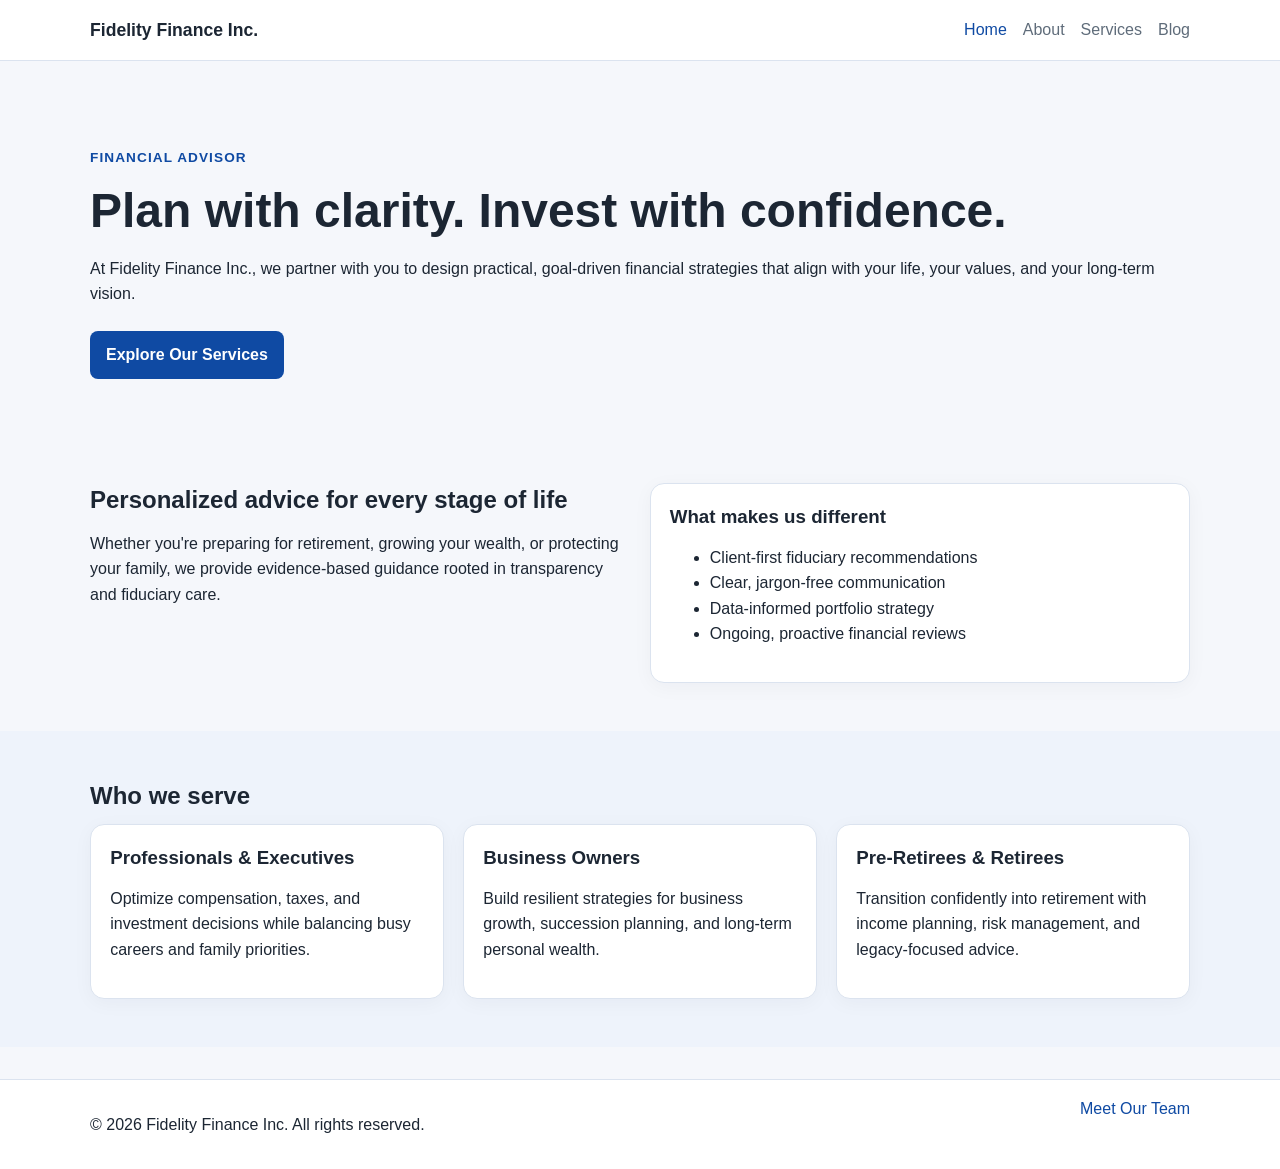
==== index.html @ cd5f7cae "Create multi-page Fidelity Finance Inc. marketing website" ====
<!DOCTYPE html>
<html lang="en">
  <head>
    <meta charset="UTF-8" />
    <meta name="viewport" content="width=device-width, initial-scale=1.0" />
    <title>Fidelity Finance Inc. | Financial Advisory Services</title>
    <meta
      name="description"
      content="Fidelity Finance Inc. helps individuals, families, and business owners build resilient financial plans with trusted advisory guidance."
    />
    <link rel="stylesheet" href="styles.css" />
  </head>
  <body>
    <header class="site-header">
      <div class="container nav-wrap">
        <a class="brand" href="index.html">Fidelity Finance Inc.</a>
        <nav aria-label="Primary">
          <ul class="nav-links">
            <li><a href="index.html" aria-current="page">Home</a></li>
            <li><a href="about.html">About</a></li>
            <li><a href="services.html">Services</a></li>
            <li><a href="blog.html">Blog</a></li>
          </ul>
        </nav>
      </div>
    </header>

    <main>
      <section class="hero">
        <div class="container">
          <p class="eyebrow">Financial Advisor</p>
          <h1>Plan with clarity. Invest with confidence.</h1>
          <p>
            At Fidelity Finance Inc., we partner with you to design practical,
            goal-driven financial strategies that align with your life, your
            values, and your long-term vision.
          </p>
          <a class="button" href="services.html">Explore Our Services</a>
        </div>
      </section>

      <section class="section">
        <div class="container two-column">
          <div>
            <h2>Personalized advice for every stage of life</h2>
            <p>
              Whether you're preparing for retirement, growing your wealth, or
              protecting your family, we provide evidence-based guidance rooted
              in transparency and fiduciary care.
            </p>
          </div>
          <div class="card">
            <h3>What makes us different</h3>
            <ul>
              <li>Client-first fiduciary recommendations</li>
              <li>Clear, jargon-free communication</li>
              <li>Data-informed portfolio strategy</li>
              <li>Ongoing, proactive financial reviews</li>
            </ul>
          </div>
        </div>
      </section>

      <section class="section alt-bg">
        <div class="container">
          <h2>Who we serve</h2>
          <div class="grid-three">
            <article class="card">
              <h3>Professionals & Executives</h3>
              <p>
                Optimize compensation, taxes, and investment decisions while
                balancing busy careers and family priorities.
              </p>
            </article>
            <article class="card">
              <h3>Business Owners</h3>
              <p>
                Build resilient strategies for business growth, succession
                planning, and long-term personal wealth.
              </p>
            </article>
            <article class="card">
              <h3>Pre-Retirees & Retirees</h3>
              <p>
                Transition confidently into retirement with income planning,
                risk management, and legacy-focused advice.
              </p>
            </article>
          </div>
        </div>
      </section>
    </main>

    <footer class="site-footer">
      <div class="container footer-wrap">
        <p>© 2026 Fidelity Finance Inc. All rights reserved.</p>
        <a href="about.html">Meet Our Team</a>
      </div>
    </footer>
  </body>
</html>
---- styles.css ----
:root {
  --bg: #f5f7fb;
  --text: #1c2633;
  --muted: #5f6c7a;
  --primary: #0f4aa3;
  --card: #ffffff;
  --border: #dbe3ef;
}

* {
  box-sizing: border-box;
}

body {
  margin: 0;
  font-family: "Inter", "Segoe UI", Roboto, Arial, sans-serif;
  color: var(--text);
  background: var(--bg);
  line-height: 1.6;
}

.container {
  width: min(1100px, 92%);
  margin: 0 auto;
}

.site-header {
  background: #fff;
  border-bottom: 1px solid var(--border);
  position: sticky;
  top: 0;
}

.nav-wrap {
  display: flex;
  align-items: center;
  justify-content: space-between;
  padding: 1rem 0;
}

.brand {
  color: var(--text);
  text-decoration: none;
  font-weight: 700;
  font-size: 1.1rem;
}

.nav-links {
  display: flex;
  gap: 1rem;
  list-style: none;
  margin: 0;
  padding: 0;
}

.nav-links a {
  color: var(--muted);
  text-decoration: none;
  font-weight: 500;
}

.nav-links a[aria-current="page"] {
  color: var(--primary);
}

.hero {
  padding: 4.5rem 0 3.5rem;
}

.eyebrow {
  text-transform: uppercase;
  font-size: 0.85rem;
  letter-spacing: 0.08em;
  color: var(--primary);
  font-weight: 700;
}

h1,
h2,
h3 {
  line-height: 1.2;
  margin: 0.2rem 0 0.8rem;
}

h1 {
  font-size: clamp(2rem, 4vw, 3rem);
}

.section {
  padding: 3rem 0;
}

.section-tight {
  padding-top: 1.5rem;
}

.alt-bg {
  background: #eef3fb;
}

.two-column,
.grid-two,
.grid-three {
  display: grid;
  gap: 1.2rem;
}

.two-column,
.grid-two {
  grid-template-columns: repeat(auto-fit, minmax(260px, 1fr));
}

.grid-three {
  grid-template-columns: repeat(auto-fit, minmax(220px, 1fr));
}

.card {
  background: var(--card);
  border: 1px solid var(--border);
  border-radius: 14px;
  padding: 1.2rem;
  box-shadow: 0 4px 20px rgba(15, 25, 45, 0.04);
}

.button {
  display: inline-block;
  background: var(--primary);
  color: #fff;
  text-decoration: none;
  padding: 0.7rem 1rem;
  border-radius: 8px;
  font-weight: 600;
  margin-top: 0.5rem;
}

.blog-list {
  display: grid;
  gap: 1rem;
}

.meta {
  color: var(--muted);
  font-size: 0.9rem;
}

.site-footer {
  margin-top: 2rem;
  background: #fff;
  border-top: 1px solid var(--border);
}

.footer-wrap {
  padding: 1rem 0;
  display: flex;
  justify-content: space-between;
  gap: 1rem;
  flex-wrap: wrap;
}

.site-footer a {
  color: var(--primary);
  text-decoration: none;
}
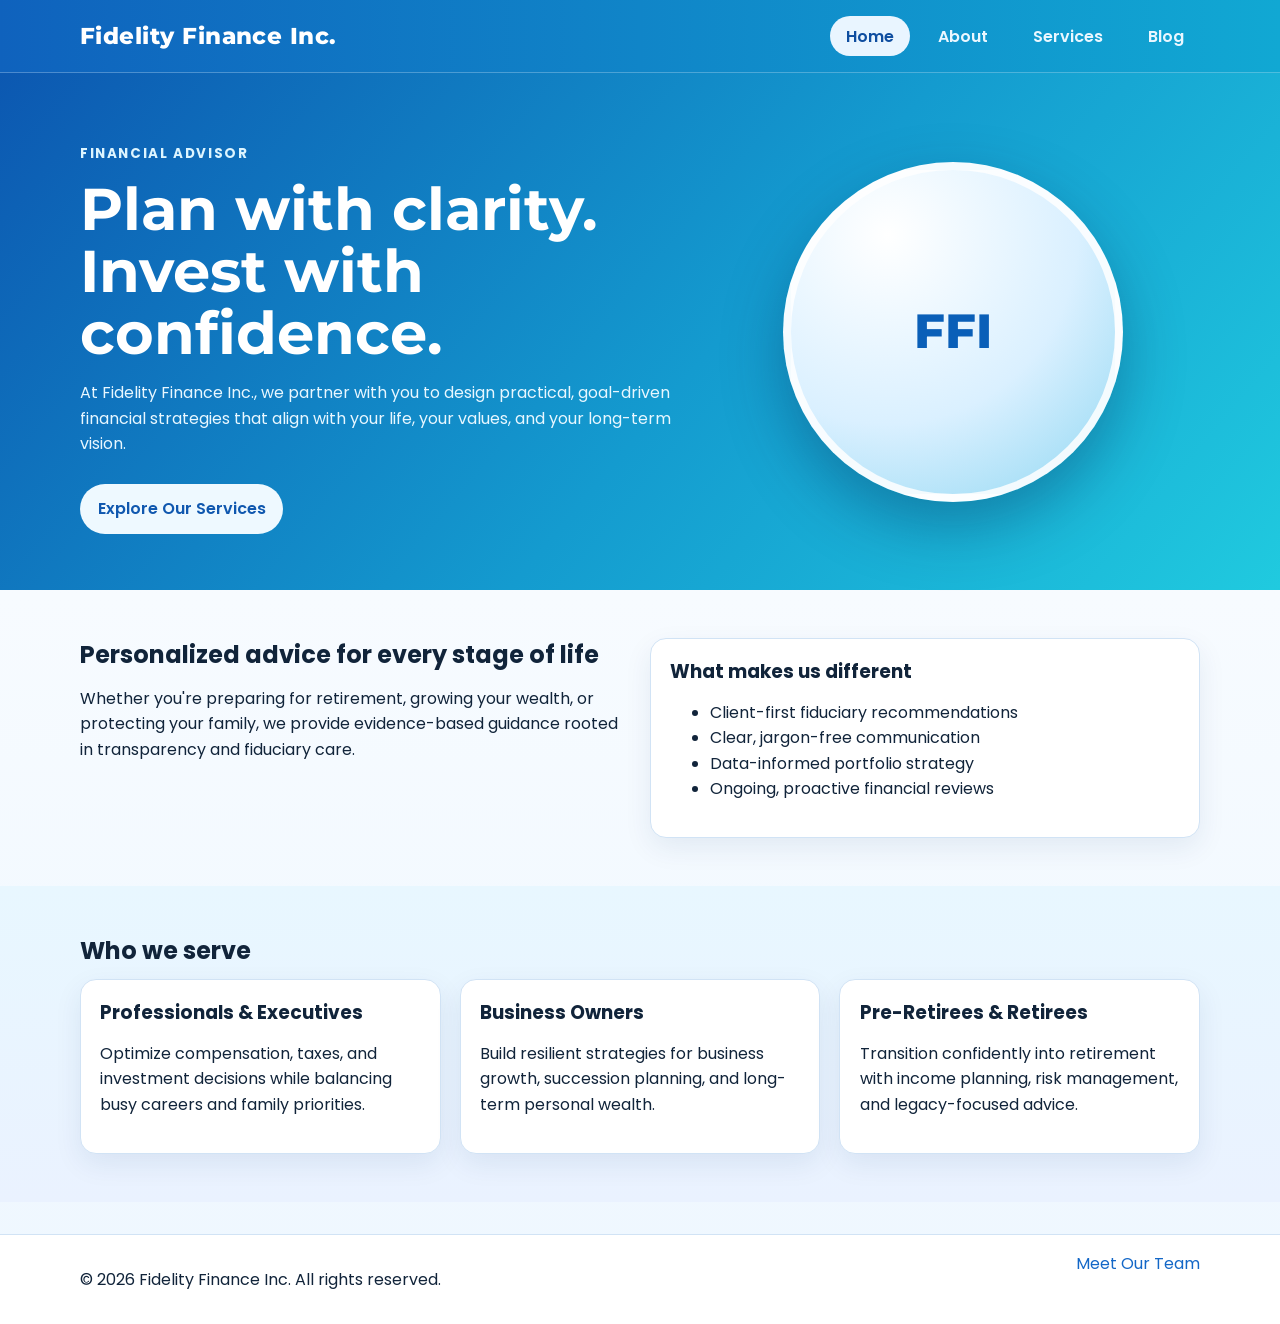
==== commit f3a4ea54: "Refresh site visual design with gradient layout and updated typography" ====
--- a/index.html
+++ b/index.html
@@ -7,6 +7,12 @@
     <meta
       name="description"
       content="Fidelity Finance Inc. helps individuals, families, and business owners build resilient financial plans with trusted advisory guidance."
+    />
+    <link rel="preconnect" href="https://fonts.googleapis.com" />
+    <link rel="preconnect" href="https://fonts.gstatic.com" crossorigin />
+    <link
+      href="https://fonts.googleapis.com/css2?family=Montserrat:wght@500;700;800&family=Poppins:wght@400;500;600;700&display=swap"
+      rel="stylesheet"
     />
     <link rel="stylesheet" href="styles.css" />
   </head>
@@ -26,16 +32,23 @@
     </header>
 
     <main>
-      <section class="hero">
+      <section class="hero gradient-hero">
         <div class="container">
-          <p class="eyebrow">Financial Advisor</p>
-          <h1>Plan with clarity. Invest with confidence.</h1>
-          <p>
-            At Fidelity Finance Inc., we partner with you to design practical,
-            goal-driven financial strategies that align with your life, your
-            values, and your long-term vision.
-          </p>
-          <a class="button" href="services.html">Explore Our Services</a>
+          <div class="hero-grid">
+            <div>
+              <p class="eyebrow light">Financial Advisor</p>
+              <h1 class="hero-title">Plan with clarity. Invest with confidence.</h1>
+              <p class="hero-copy">
+                At Fidelity Finance Inc., we partner with you to design practical,
+                goal-driven financial strategies that align with your life, your
+                values, and your long-term vision.
+              </p>
+              <a class="button button-light" href="services.html">Explore Our Services</a>
+            </div>
+            <div class="hero-visual" aria-hidden="true">
+              <div class="hero-avatar">FFI</div>
+            </div>
+          </div>
         </div>
       </section>
 
--- a/styles.css
+++ b/styles.css
@@ -1,10 +1,11 @@
 :root {
-  --bg: #f5f7fb;
-  --text: #1c2633;
-  --muted: #5f6c7a;
-  --primary: #0f4aa3;
+  --bg: #eef7ff;
+  --text: #11243a;
+  --muted: #58708a;
+  --primary: #1367c7;
+  --secondary: #1bc2d8;
   --card: #ffffff;
-  --border: #dbe3ef;
+  --border: #d1e3f5;
 }
 
 * {
@@ -13,66 +14,121 @@
 
 body {
   margin: 0;
-  font-family: "Inter", "Segoe UI", Roboto, Arial, sans-serif;
+  font-family: "Poppins", "Segoe UI", Roboto, Arial, sans-serif;
   color: var(--text);
-  background: var(--bg);
+  background: linear-gradient(180deg, #eaf5ff 0%, #f7fbff 45%, #eef7ff 100%);
   line-height: 1.6;
 }
 
 .container {
-  width: min(1100px, 92%);
+  width: min(1120px, 92%);
   margin: 0 auto;
 }
 
 .site-header {
-  background: #fff;
-  border-bottom: 1px solid var(--border);
-  position: sticky;
-  top: 0;
+  background: linear-gradient(90deg, #0f62bd, #11a8d3);
+  border-bottom: 1px solid rgba(255, 255, 255, 0.25);
 }
 
 .nav-wrap {
   display: flex;
   align-items: center;
   justify-content: space-between;
-  padding: 1rem 0;
+  gap: 1rem;
+  padding: 1.1rem 0;
 }
 
 .brand {
-  color: var(--text);
-  text-decoration: none;
-  font-weight: 700;
-  font-size: 1.1rem;
+  color: #fff;
+  text-decoration: none;
+  font-family: "Montserrat", sans-serif;
+  font-weight: 800;
+  font-size: 1.45rem;
+  letter-spacing: 0.02em;
 }
 
 .nav-links {
   display: flex;
-  gap: 1rem;
+  justify-content: flex-end;
+  gap: 0.8rem;
   list-style: none;
   margin: 0;
   padding: 0;
 }
 
 .nav-links a {
-  color: var(--muted);
-  text-decoration: none;
-  font-weight: 500;
-}
-
+  color: #eaf7ff;
+  text-decoration: none;
+  font-weight: 600;
+  padding: 0.55rem 1rem;
+  border-radius: 999px;
+  transition: 0.2s ease;
+}
+
+.nav-links a:hover,
 .nav-links a[aria-current="page"] {
-  color: var(--primary);
+  color: #0f4ea0;
+  background: #e9f5ff;
 }
 
 .hero {
-  padding: 4.5rem 0 3.5rem;
+  padding: 3.5rem 0;
+}
+
+.gradient-hero {
+  background: linear-gradient(130deg, #0c58b1 0%, #149bcf 55%, #20cadf 100%);
+  color: #fff;
+}
+
+.hero-grid {
+  display: grid;
+  grid-template-columns: 1.2fr 1fr;
+  gap: 2rem;
+  align-items: center;
+}
+
+.hero-title {
+  font-family: "Montserrat", sans-serif;
+  font-size: clamp(2rem, 5vw, 3.7rem);
+  margin: 0.25rem 0 0.9rem;
+  line-height: 1.05;
+}
+
+.hero-copy {
+  color: #e8f7ff;
+  max-width: 60ch;
+}
+
+.hero-visual {
+  display: grid;
+  place-items: center;
+}
+
+.hero-avatar {
+  width: min(340px, 76vw);
+  aspect-ratio: 1;
+  border-radius: 50%;
+  background: radial-gradient(circle at 30% 20%, #ffffff 0%, #daf0ff 55%, #8fd7f2 100%);
+  border: 8px solid rgba(255, 255, 255, 0.85);
+  box-shadow: 0 25px 60px rgba(6, 40, 86, 0.35);
+  display: grid;
+  place-items: center;
+  color: #0a5fb8;
+  font-family: "Montserrat", sans-serif;
+  font-size: clamp(2rem, 4vw, 3rem);
+  font-weight: 800;
 }
 
 .eyebrow {
   text-transform: uppercase;
-  font-size: 0.85rem;
-  letter-spacing: 0.08em;
+  font-size: 0.84rem;
+  letter-spacing: 0.12em;
   color: var(--primary);
   font-weight: 700;
+}
+
+.eyebrow.light {
+  color: #ddf5ff;
 }
 
 h1,
@@ -95,7 +151,7 @@
 }
 
 .alt-bg {
-  background: #eef3fb;
+  background: linear-gradient(180deg, #e8f7ff 0%, #eaf2ff 100%);
 }
 
 .two-column,
@@ -117,9 +173,9 @@
 .card {
   background: var(--card);
   border: 1px solid var(--border);
-  border-radius: 14px;
+  border-radius: 16px;
   padding: 1.2rem;
-  box-shadow: 0 4px 20px rgba(15, 25, 45, 0.04);
+  box-shadow: 0 10px 28px rgba(11, 53, 103, 0.08);
 }
 
 .button {
@@ -127,10 +183,15 @@
   background: var(--primary);
   color: #fff;
   text-decoration: none;
-  padding: 0.7rem 1rem;
-  border-radius: 8px;
+  padding: 0.75rem 1.1rem;
+  border-radius: 999px;
   font-weight: 600;
-  margin-top: 0.5rem;
+  margin-top: 0.7rem;
+}
+
+.button-light {
+  background: #eef9ff;
+  color: #1058af;
 }
 
 .blog-list {
@@ -161,3 +222,22 @@
   color: var(--primary);
   text-decoration: none;
 }
+
+@media (max-width: 860px) {
+  .hero-grid {
+    grid-template-columns: 1fr;
+  }
+
+  .hero-visual {
+    order: -1;
+  }
+
+  .nav-wrap {
+    flex-direction: column;
+    align-items: flex-start;
+  }
+
+  .nav-links {
+    flex-wrap: wrap;
+  }
+}
